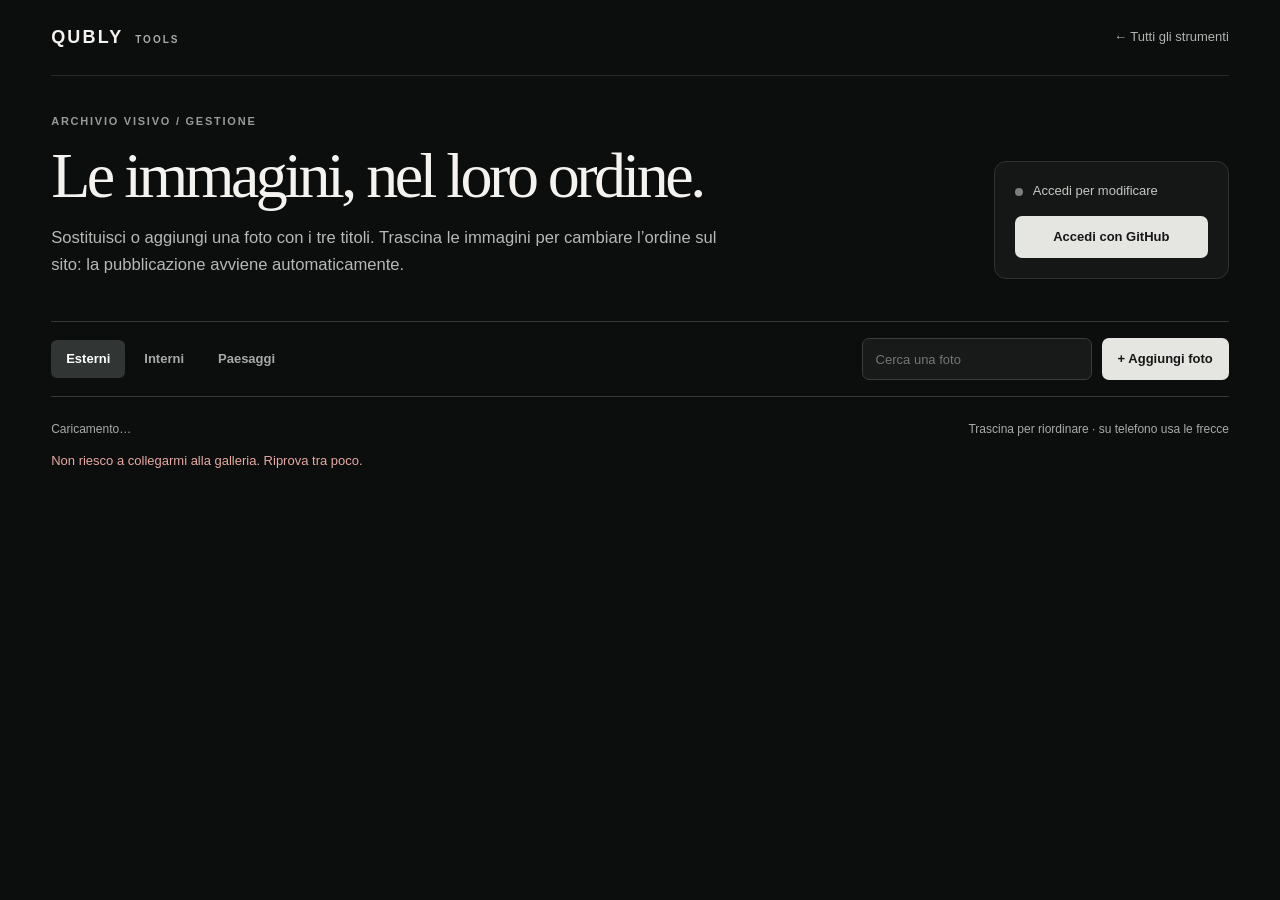
==== gestione-gallerie.html @ 2acd202f "Build integrated gallery editor in QUBLY Tools" ====
<!doctype html>
<html lang="it">
<head>
  <meta charset="utf-8">
  <meta name="viewport" content="width=device-width, initial-scale=1">
  <meta name="robots" content="noindex, nofollow">
  <meta name="referrer" content="no-referrer">
  <meta http-equiv="Content-Security-Policy" content="default-src 'none'; script-src 'self'; style-src 'self'; img-src 'self' https://qubly.studio blob:; connect-src 'self' https://qubly.studio; base-uri 'none'; form-action 'none'">
  <title>Gestione gallerie · QUBLY Tools</title>
  <link rel="stylesheet" href="./gallery-tool.css?v=3">
  <script src="./gallery-tool.js?v=3" defer></script>
</head>
<body>
  <div class="shell">
    <header class="topbar">
      <a class="brand" href="./">QUBLY <span>TOOLS</span></a>
      <a class="back" href="./">← Tutti gli strumenti</a>
    </header>
    <main>
      <div class="heading">
        <div>
          <p class="eyebrow">Archivio visivo / Gestione</p>
          <h1>Le immagini, nel loro ordine.</h1>
          <p class="intro">Sostituisci o aggiungi una foto con i tre titoli. Trascina le immagini per cambiare l’ordine sul sito: la pubblicazione avviene automaticamente.</p>
        </div>
        <div class="access-panel">
          <span class="access-dot" id="access-dot"></span>
          <p id="access-label">Verifica accesso…</p>
          <button type="button" class="button button-light" id="login">Accedi con GitHub</button>
          <button type="button" class="button button-quiet" id="logout" hidden>Esci</button>
        </div>
      </div>

      <div class="workspace-bar">
        <div class="tabs" role="group" aria-label="Sezione">
          <button class="tab" type="button" data-category="esterni" aria-pressed="true">Esterni</button>
          <button class="tab" type="button" data-category="interni" aria-pressed="false">Interni</button>
          <button class="tab" type="button" data-category="paesaggi" aria-pressed="false">Paesaggi</button>
        </div>
        <div class="workspace-actions">
          <input id="search" type="search" placeholder="Cerca una foto" aria-label="Cerca una foto">
          <button class="button button-light" id="add" type="button">+ Aggiungi foto</button>
        </div>
      </div>

      <div class="grid-heading">
        <p id="count">Caricamento…</p>
        <p class="hint">Trascina per riordinare · su telefono usa le frecce</p>
      </div>
      <p class="status" id="status" role="status" aria-live="polite"></p>
      <div class="gallery-grid" id="grid"></div>
    </main>
  </div>

  <dialog class="editor" id="editor" aria-labelledby="editor-title">
    <form id="editor-form">
      <div class="editor-heading">
        <div><p class="eyebrow" id="editor-kicker">Foto</p><h2 id="editor-title">Aggiungi una foto</h2></div>
        <button class="close" type="button" id="close-editor" aria-label="Chiudi">×</button>
      </div>
      <p class="editor-lead" id="editor-lead"></p>
      <div class="editor-current" id="editor-current" hidden><img id="current-image" alt=""><span>Foto attuale</span></div>
      <label class="field" id="category-field">Sezione
        <select id="category-input"><option value="esterni">Esterni</option><option value="interni">Interni</option><option value="paesaggi">Paesaggi</option></select>
      </label>
      <label class="dropzone" id="dropzone">
        <input id="image-input" type="file" accept="image/jpeg,image/png,image/webp" required>
        <span class="drop-icon">＋</span>
        <strong id="file-label">Scegli una foto o trascinala qui</strong>
        <small>JPG, PNG o WebP · max 10 MB · almeno 640 × 400 px</small>
        <img id="upload-preview" alt="Anteprima della nuova foto" hidden>
      </label>
      <div class="title-fields">
        <label class="field">Titolo italiano<input id="title-it" type="text" maxlength="90" required autocomplete="off"></label>
        <label class="field">Titolo inglese<input id="title-en" type="text" maxlength="90" required autocomplete="off"></label>
        <label class="field">Titolo sloveno<input id="title-sl" type="text" maxlength="90" required autocomplete="off"></label>
      </div>
      <p class="editor-message" id="editor-message" role="status"></p>
      <button class="button button-light submit" id="publish" type="submit">Pubblica la foto</button>
    </form>
  </dialog>
</body>
</html>
---- gallery-tool.css ----
:root{color-scheme:dark;font-family:Inter,"Helvetica Neue",Arial,sans-serif;font-synthesis:none}
*{box-sizing:border-box}
[hidden]{display:none!important}
body{margin:0;background:#0c0d0d;color:#f4f3ef;line-height:1.45}
button,input,select{font:inherit}
button{cursor:pointer}
a{color:inherit}
.shell{max-width:1490px;margin:auto;padding:0 clamp(18px,4vw,68px) 100px}
.topbar{height:76px;display:flex;align-items:center;justify-content:space-between;border-bottom:1px solid #292a2a}
.brand{font-size:18px;font-weight:760;letter-spacing:.12em;text-decoration:none}.brand span{font-size:10px;color:#a9aaa7;letter-spacing:.2em;margin-left:5px}
.back{font-size:13px;color:#b3b3af;text-decoration:none}.back:hover{color:#fff}
.heading{display:flex;justify-content:space-between;align-items:end;gap:45px;padding:38px 0 42px}
.eyebrow{margin:0;color:#999b97;text-transform:uppercase;letter-spacing:.16em;font-size:11px;font-weight:700}
h1{max-width:950px;font-family:Georgia,"Times New Roman",serif;font-size:clamp(42px,5vw,64px);font-weight:400;letter-spacing:-.055em;line-height:1.05;margin:12px 0 16px}
.intro{max-width:700px;color:#b7b9b6;margin:0;font-size:clamp(15px,1.3vw,18px);line-height:1.62}
.access-panel{min-width:235px;border:1px solid #303231;border-radius:12px;background:#151716;padding:20px;display:grid;grid-template-columns:8px 1fr;column-gap:10px;align-items:center}
.access-dot{width:8px;height:8px;border-radius:50%;background:#7b7e7a}.access-dot.online{background:#acd4a6}
.access-panel p{margin:0;color:#c4c6c2;font-size:13px;overflow:hidden;text-overflow:ellipsis;white-space:nowrap}
.access-panel .button{grid-column:1/-1;margin-top:15px}
.button{border:1px solid transparent;border-radius:7px;padding:10px 15px;min-height:42px;font-size:13px;font-weight:690;transition:background .18s,border-color .18s,color .18s}
.button-light{background:#e5e6e1;color:#161817}.button-light:hover{background:#fff}.button-light:disabled{opacity:.48;cursor:wait}
.button-quiet{background:#242726;color:#ddd}.button-quiet:hover{background:#343837}
.workspace-bar{display:flex;justify-content:space-between;gap:24px;align-items:center;padding:16px 0;border-top:1px solid #363837;border-bottom:1px solid #363837}
.tabs{display:flex;gap:4px}.tab{border:0;border-radius:6px;background:transparent;color:#a6aaa6;padding:10px 15px;font-size:13px;font-weight:650}.tab:hover{color:#fff}.tab[aria-pressed=true]{background:#313634;color:#fff}
.workspace-actions{display:flex;align-items:center;gap:10px}.workspace-actions input{width:min(19vw,230px);min-width:145px;height:42px;background:#171a19;border:1px solid #3b3e3c;border-radius:7px;color:#fff;padding:0 13px;font-size:13px;outline:none}.workspace-actions input:focus{border-color:#a0aaa2}
.grid-heading{display:flex;justify-content:space-between;gap:15px;margin:24px 0 14px;color:#aaa;font-size:12px}.grid-heading p{margin:0}.hint{text-align:right}
.status{margin:0;min-height:24px;color:#b9c4ba;font-size:13px}.status.error{color:#e8aaa3}
.gallery-grid{display:grid;grid-template-columns:repeat(4,minmax(0,1fr));gap:18px;margin-top:12px}
.card{min-width:0;border:1px solid #2c302d;border-radius:10px;background:#161817;overflow:hidden;transition:border-color .18s,transform .18s}.card:hover{border-color:#6e756f}.card.dragging{opacity:.35}.card.drag-over{outline:2px solid #cdd6c9;outline-offset:3px}
.card-image{width:100%;aspect-ratio:1.36;display:block;object-fit:cover;background:#252726}.card-body{display:flex;align-items:center;gap:10px;min-height:69px;padding:12px}.card-title{flex:1;min-width:0;margin:0;font-size:14px;font-weight:560;white-space:nowrap;overflow:hidden;text-overflow:ellipsis}.card-actions{display:flex;align-items:center;gap:3px}.icon-button{height:33px;min-width:33px;border:0;border-radius:5px;background:transparent;color:#a9aea9;font-size:17px}.icon-button:hover{background:#303632;color:#fff}.replace{border:1px solid #505650;border-radius:5px;background:transparent;color:#e8ebe6;padding:6px 9px;font-size:11px;font-weight:650}.replace:hover{background:#e7e9e3;color:#171817}.drag-handle{cursor:grab}.card[draggable=false] .drag-handle{cursor:default;opacity:.45}
.empty{grid-column:1/-1;border:1px dashed #424744;border-radius:10px;padding:45px 20px;text-align:center;color:#a9ada9}
.editor{width:min(590px,calc(100% - 24px));max-height:min(92vh,960px);padding:0;border:1px solid #4c504c;border-radius:14px;background:#171a18;color:#f5f5f2;box-shadow:0 30px 90px #000b;overflow:auto}.editor::backdrop{background:#050706c9;backdrop-filter:blur(5px)}.editor form{padding:clamp(20px,3vw,34px)}
.editor-heading{display:flex;justify-content:space-between;gap:20px}.editor h2{font-family:Georgia,"Times New Roman",serif;font-size:clamp(30px,4vw,44px);font-weight:400;letter-spacing:-.04em;line-height:1.1;margin:7px 0 8px}.close{align-self:start;border:0;background:#303431;color:#fff;border-radius:5px;width:34px;height:34px;font-size:24px}.close:hover{background:#444b45}
.editor-lead{margin:0 0 22px;color:#b8bdb8;font-size:13px}.editor-current{position:relative;margin-bottom:17px}.editor-current img{width:100%;height:128px;display:block;object-fit:cover;border-radius:7px}.editor-current span{position:absolute;bottom:9px;left:10px;background:#101312cb;color:#fff;padding:4px 8px;border-radius:3px;font-size:11px}
.field{display:block;color:#d9dcd8;font-size:12px;font-weight:650;margin-bottom:15px}.field input,.field select{display:block;width:100%;height:43px;margin-top:7px;background:#202421;border:1px solid #4a514a;border-radius:6px;padding:9px 11px;color:#fff;font-weight:400;outline:none}.field input:focus,.field select:focus{border-color:#d4dfd1}
.dropzone{display:grid;justify-items:center;gap:5px;margin:0 0 19px;border:1px dashed #5b635b;border-radius:8px;background:#202421;padding:18px;text-align:center;cursor:pointer}.dropzone:hover,.dropzone.over{border-color:#c7d5c3;background:#27302a}.dropzone input{position:absolute;width:1px;height:1px;opacity:0}.drop-icon{font-size:27px;line-height:1;color:#d3dcd0}.dropzone strong{font-size:13px;font-weight:650}.dropzone small{color:#a9b0aa;font-size:11px}.dropzone img{max-width:100%;height:150px;object-fit:contain;margin-top:10px;border-radius:5px}
.title-fields{display:grid;grid-template-columns:1fr 1fr;gap:0 13px}.title-fields .field:first-child{grid-column:1/-1}.editor-message{min-height:22px;color:#e9aaa4;font-size:12px;margin:2px 0 10px}.submit{width:100%;min-height:47px}
@media(max-width:1050px){.gallery-grid{grid-template-columns:repeat(3,minmax(0,1fr))}.heading{align-items:start}.access-panel{min-width:210px}}
@media(max-width:760px){.topbar{height:70px}.heading{display:block;padding:40px 0 34px}.access-panel{margin-top:27px;max-width:340px}.workspace-bar{display:block}.workspace-actions{margin-top:13px}.workspace-actions input{flex:1;width:auto}.gallery-grid{grid-template-columns:repeat(2,minmax(0,1fr));gap:10px}.card-body{display:block;padding:10px}.card-title{margin-bottom:8px}.card-actions{justify-content:space-between}.drag-handle{display:none}.hint{display:none}}
@media(max-width:430px){.shell{padding-left:14px;padding-right:14px}.workspace-actions{gap:7px}.workspace-actions .button{padding-left:10px;padding-right:10px}.tab{padding:9px 11px}.card-title{font-size:12px}.replace{font-size:10px}.title-fields{display:block}}
@media(prefers-reduced-motion:reduce){*,*::before,*::after{transition:none!important;animation:none!important}}
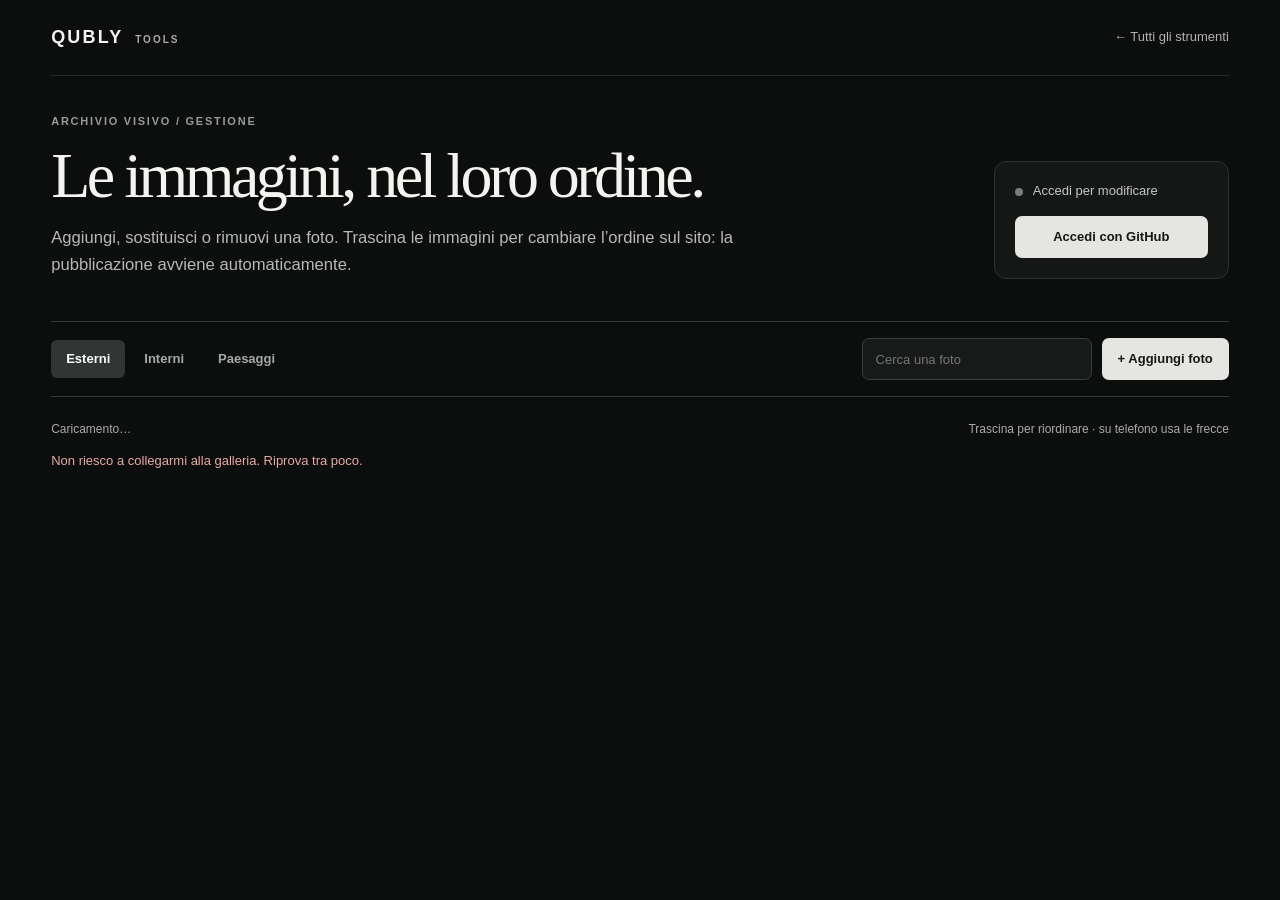
==== commit 7705359a: "Aggiungi rimozione delle foto nell'editor gallerie" ====
--- a/gestione-gallerie.html
+++ b/gestione-gallerie.html
@@ -1,83 +1,99 @@
-<!doctype html>
-<html lang="it">
-<head>
-  <meta charset="utf-8">
-  <meta name="viewport" content="width=device-width, initial-scale=1">
-  <meta name="robots" content="noindex, nofollow">
-  <meta name="referrer" content="no-referrer">
-  <meta http-equiv="Content-Security-Policy" content="default-src 'none'; script-src 'self'; style-src 'self'; img-src 'self' https://qubly.studio blob:; connect-src 'self' https://qubly.studio; base-uri 'none'; form-action 'none'">
-  <title>Gestione gallerie · QUBLY Tools</title>
-  <link rel="stylesheet" href="./gallery-tool.css?v=3">
-  <script src="./gallery-tool.js?v=3" defer></script>
-</head>
-<body>
-  <div class="shell">
-    <header class="topbar">
-      <a class="brand" href="./">QUBLY <span>TOOLS</span></a>
-      <a class="back" href="./">← Tutti gli strumenti</a>
-    </header>
-    <main>
-      <div class="heading">
-        <div>
-          <p class="eyebrow">Archivio visivo / Gestione</p>
-          <h1>Le immagini, nel loro ordine.</h1>
-          <p class="intro">Sostituisci o aggiungi una foto con i tre titoli. Trascina le immagini per cambiare l’ordine sul sito: la pubblicazione avviene automaticamente.</p>
-        </div>
-        <div class="access-panel">
-          <span class="access-dot" id="access-dot"></span>
-          <p id="access-label">Verifica accesso…</p>
-          <button type="button" class="button button-light" id="login">Accedi con GitHub</button>
-          <button type="button" class="button button-quiet" id="logout" hidden>Esci</button>
-        </div>
-      </div>
-
-      <div class="workspace-bar">
-        <div class="tabs" role="group" aria-label="Sezione">
-          <button class="tab" type="button" data-category="esterni" aria-pressed="true">Esterni</button>
-          <button class="tab" type="button" data-category="interni" aria-pressed="false">Interni</button>
-          <button class="tab" type="button" data-category="paesaggi" aria-pressed="false">Paesaggi</button>
-        </div>
-        <div class="workspace-actions">
-          <input id="search" type="search" placeholder="Cerca una foto" aria-label="Cerca una foto">
-          <button class="button button-light" id="add" type="button">+ Aggiungi foto</button>
-        </div>
-      </div>
-
-      <div class="grid-heading">
-        <p id="count">Caricamento…</p>
-        <p class="hint">Trascina per riordinare · su telefono usa le frecce</p>
-      </div>
-      <p class="status" id="status" role="status" aria-live="polite"></p>
-      <div class="gallery-grid" id="grid"></div>
-    </main>
-  </div>
-
-  <dialog class="editor" id="editor" aria-labelledby="editor-title">
-    <form id="editor-form">
-      <div class="editor-heading">
-        <div><p class="eyebrow" id="editor-kicker">Foto</p><h2 id="editor-title">Aggiungi una foto</h2></div>
-        <button class="close" type="button" id="close-editor" aria-label="Chiudi">×</button>
-      </div>
-      <p class="editor-lead" id="editor-lead"></p>
-      <div class="editor-current" id="editor-current" hidden><img id="current-image" alt=""><span>Foto attuale</span></div>
-      <label class="field" id="category-field">Sezione
-        <select id="category-input"><option value="esterni">Esterni</option><option value="interni">Interni</option><option value="paesaggi">Paesaggi</option></select>
-      </label>
-      <label class="dropzone" id="dropzone">
-        <input id="image-input" type="file" accept="image/jpeg,image/png,image/webp" required>
-        <span class="drop-icon">＋</span>
-        <strong id="file-label">Scegli una foto o trascinala qui</strong>
-        <small>JPG, PNG o WebP · max 10 MB · almeno 640 × 400 px</small>
-        <img id="upload-preview" alt="Anteprima della nuova foto" hidden>
-      </label>
-      <div class="title-fields">
-        <label class="field">Titolo italiano<input id="title-it" type="text" maxlength="90" required autocomplete="off"></label>
-        <label class="field">Titolo inglese<input id="title-en" type="text" maxlength="90" required autocomplete="off"></label>
-        <label class="field">Titolo sloveno<input id="title-sl" type="text" maxlength="90" required autocomplete="off"></label>
-      </div>
-      <p class="editor-message" id="editor-message" role="status"></p>
-      <button class="button button-light submit" id="publish" type="submit">Pubblica la foto</button>
-    </form>
-  </dialog>
-</body>
-</html>
+<!doctype html>
+<html lang="it">
+<head>
+  <meta charset="utf-8">
+  <meta name="viewport" content="width=device-width, initial-scale=1">
+  <meta name="robots" content="noindex, nofollow">
+  <meta name="referrer" content="no-referrer">
+  <meta http-equiv="Content-Security-Policy" content="default-src 'none'; script-src 'self'; style-src 'self'; img-src 'self' https://qubly.studio blob:; connect-src 'self' https://qubly.studio; base-uri 'none'; form-action 'none'">
+  <title>Gestione gallerie · QUBLY Tools</title>
+  <link rel="stylesheet" href="./gallery-tool.css?v=4">
+  <script src="./gallery-tool.js?v=4" defer></script>
+</head>
+<body>
+  <div class="shell">
+    <header class="topbar">
+      <a class="brand" href="./">QUBLY <span>TOOLS</span></a>
+      <a class="back" href="./">← Tutti gli strumenti</a>
+    </header>
+    <main>
+      <div class="heading">
+        <div>
+          <p class="eyebrow">Archivio visivo / Gestione</p>
+          <h1>Le immagini, nel loro ordine.</h1>
+          <p class="intro">Aggiungi, sostituisci o rimuovi una foto. Trascina le immagini per cambiare l’ordine sul sito: la pubblicazione avviene automaticamente.</p>
+        </div>
+        <div class="access-panel">
+          <span class="access-dot" id="access-dot"></span>
+          <p id="access-label">Verifica accesso…</p>
+          <button type="button" class="button button-light" id="login">Accedi con GitHub</button>
+          <button type="button" class="button button-quiet" id="logout" hidden>Esci</button>
+        </div>
+      </div>
+
+      <div class="workspace-bar">
+        <div class="tabs" role="group" aria-label="Sezione">
+          <button class="tab" type="button" data-category="esterni" aria-pressed="true">Esterni</button>
+          <button class="tab" type="button" data-category="interni" aria-pressed="false">Interni</button>
+          <button class="tab" type="button" data-category="paesaggi" aria-pressed="false">Paesaggi</button>
+        </div>
+        <div class="workspace-actions">
+          <input id="search" type="search" placeholder="Cerca una foto" aria-label="Cerca una foto">
+          <button class="button button-light" id="add" type="button">+ Aggiungi foto</button>
+        </div>
+      </div>
+
+      <div class="grid-heading">
+        <p id="count">Caricamento…</p>
+        <p class="hint">Trascina per riordinare · su telefono usa le frecce</p>
+      </div>
+      <p class="status" id="status" role="status" aria-live="polite"></p>
+      <div class="gallery-grid" id="grid"></div>
+    </main>
+  </div>
+
+  <dialog class="editor" id="editor" aria-labelledby="editor-title">
+    <form id="editor-form">
+      <div class="editor-heading">
+        <div><p class="eyebrow" id="editor-kicker">Foto</p><h2 id="editor-title">Aggiungi una foto</h2></div>
+        <button class="close" type="button" id="close-editor" aria-label="Chiudi">×</button>
+      </div>
+      <p class="editor-lead" id="editor-lead"></p>
+      <div class="editor-current" id="editor-current" hidden><img id="current-image" alt=""><span>Foto attuale</span></div>
+      <label class="field" id="category-field">Sezione
+        <select id="category-input"><option value="esterni">Esterni</option><option value="interni">Interni</option><option value="paesaggi">Paesaggi</option></select>
+      </label>
+      <label class="dropzone" id="dropzone">
+        <input id="image-input" type="file" accept="image/jpeg,image/png,image/webp" required>
+        <span class="drop-icon">＋</span>
+        <strong id="file-label">Scegli una foto o trascinala qui</strong>
+        <small>JPG, PNG o WebP · max 10 MB · almeno 640 × 400 px</small>
+        <img id="upload-preview" alt="Anteprima della nuova foto" hidden>
+      </label>
+      <div class="title-fields">
+        <label class="field">Titolo italiano<input id="title-it" type="text" maxlength="90" required autocomplete="off"></label>
+        <label class="field">Titolo inglese<input id="title-en" type="text" maxlength="90" required autocomplete="off"></label>
+        <label class="field">Titolo sloveno<input id="title-sl" type="text" maxlength="90" required autocomplete="off"></label>
+      </div>
+      <p class="editor-message" id="editor-message" role="status"></p>
+      <button class="button button-light submit" id="publish" type="submit">Pubblica la foto</button>
+    </form>
+  </dialog>
+  <dialog class="editor remove-dialog" id="remove-dialog" aria-labelledby="remove-title">
+    <div class="remove-content">
+      <div class="editor-heading">
+        <div><p class="eyebrow">Gestione galleria</p><h2 id="remove-title">Rimuovere questa foto?</h2></div>
+        <button class="close" type="button" id="close-remove" aria-label="Chiudi">×</button>
+      </div>
+      <img class="remove-preview" id="remove-preview" alt="">
+      <p class="remove-name" id="remove-name"></p>
+      <p class="remove-explanation">La foto scomparirà dalla sezione del sito. Il file resterà nel repository, così potrà essere recuperato se cambi idea.</p>
+      <p class="editor-message" id="remove-message" role="status"></p>
+      <div class="remove-actions">
+        <button class="button button-quiet" id="cancel-remove" type="button">Annulla</button>
+        <button class="button button-danger" id="confirm-remove" type="button">Rimuovi la foto</button>
+      </div>
+    </div>
+  </dialog>
+</body>
+</html>
--- a/gallery-tool.css
+++ b/gallery-tool.css
@@ -1,41 +1,42 @@
-:root{color-scheme:dark;font-family:Inter,"Helvetica Neue",Arial,sans-serif;font-synthesis:none}
-*{box-sizing:border-box}
-[hidden]{display:none!important}
-body{margin:0;background:#0c0d0d;color:#f4f3ef;line-height:1.45}
-button,input,select{font:inherit}
-button{cursor:pointer}
-a{color:inherit}
-.shell{max-width:1490px;margin:auto;padding:0 clamp(18px,4vw,68px) 100px}
-.topbar{height:76px;display:flex;align-items:center;justify-content:space-between;border-bottom:1px solid #292a2a}
-.brand{font-size:18px;font-weight:760;letter-spacing:.12em;text-decoration:none}.brand span{font-size:10px;color:#a9aaa7;letter-spacing:.2em;margin-left:5px}
-.back{font-size:13px;color:#b3b3af;text-decoration:none}.back:hover{color:#fff}
-.heading{display:flex;justify-content:space-between;align-items:end;gap:45px;padding:38px 0 42px}
-.eyebrow{margin:0;color:#999b97;text-transform:uppercase;letter-spacing:.16em;font-size:11px;font-weight:700}
-h1{max-width:950px;font-family:Georgia,"Times New Roman",serif;font-size:clamp(42px,5vw,64px);font-weight:400;letter-spacing:-.055em;line-height:1.05;margin:12px 0 16px}
-.intro{max-width:700px;color:#b7b9b6;margin:0;font-size:clamp(15px,1.3vw,18px);line-height:1.62}
-.access-panel{min-width:235px;border:1px solid #303231;border-radius:12px;background:#151716;padding:20px;display:grid;grid-template-columns:8px 1fr;column-gap:10px;align-items:center}
-.access-dot{width:8px;height:8px;border-radius:50%;background:#7b7e7a}.access-dot.online{background:#acd4a6}
-.access-panel p{margin:0;color:#c4c6c2;font-size:13px;overflow:hidden;text-overflow:ellipsis;white-space:nowrap}
-.access-panel .button{grid-column:1/-1;margin-top:15px}
-.button{border:1px solid transparent;border-radius:7px;padding:10px 15px;min-height:42px;font-size:13px;font-weight:690;transition:background .18s,border-color .18s,color .18s}
-.button-light{background:#e5e6e1;color:#161817}.button-light:hover{background:#fff}.button-light:disabled{opacity:.48;cursor:wait}
-.button-quiet{background:#242726;color:#ddd}.button-quiet:hover{background:#343837}
-.workspace-bar{display:flex;justify-content:space-between;gap:24px;align-items:center;padding:16px 0;border-top:1px solid #363837;border-bottom:1px solid #363837}
-.tabs{display:flex;gap:4px}.tab{border:0;border-radius:6px;background:transparent;color:#a6aaa6;padding:10px 15px;font-size:13px;font-weight:650}.tab:hover{color:#fff}.tab[aria-pressed=true]{background:#313634;color:#fff}
-.workspace-actions{display:flex;align-items:center;gap:10px}.workspace-actions input{width:min(19vw,230px);min-width:145px;height:42px;background:#171a19;border:1px solid #3b3e3c;border-radius:7px;color:#fff;padding:0 13px;font-size:13px;outline:none}.workspace-actions input:focus{border-color:#a0aaa2}
-.grid-heading{display:flex;justify-content:space-between;gap:15px;margin:24px 0 14px;color:#aaa;font-size:12px}.grid-heading p{margin:0}.hint{text-align:right}
-.status{margin:0;min-height:24px;color:#b9c4ba;font-size:13px}.status.error{color:#e8aaa3}
-.gallery-grid{display:grid;grid-template-columns:repeat(4,minmax(0,1fr));gap:18px;margin-top:12px}
-.card{min-width:0;border:1px solid #2c302d;border-radius:10px;background:#161817;overflow:hidden;transition:border-color .18s,transform .18s}.card:hover{border-color:#6e756f}.card.dragging{opacity:.35}.card.drag-over{outline:2px solid #cdd6c9;outline-offset:3px}
-.card-image{width:100%;aspect-ratio:1.36;display:block;object-fit:cover;background:#252726}.card-body{display:flex;align-items:center;gap:10px;min-height:69px;padding:12px}.card-title{flex:1;min-width:0;margin:0;font-size:14px;font-weight:560;white-space:nowrap;overflow:hidden;text-overflow:ellipsis}.card-actions{display:flex;align-items:center;gap:3px}.icon-button{height:33px;min-width:33px;border:0;border-radius:5px;background:transparent;color:#a9aea9;font-size:17px}.icon-button:hover{background:#303632;color:#fff}.replace{border:1px solid #505650;border-radius:5px;background:transparent;color:#e8ebe6;padding:6px 9px;font-size:11px;font-weight:650}.replace:hover{background:#e7e9e3;color:#171817}.drag-handle{cursor:grab}.card[draggable=false] .drag-handle{cursor:default;opacity:.45}
-.empty{grid-column:1/-1;border:1px dashed #424744;border-radius:10px;padding:45px 20px;text-align:center;color:#a9ada9}
-.editor{width:min(590px,calc(100% - 24px));max-height:min(92vh,960px);padding:0;border:1px solid #4c504c;border-radius:14px;background:#171a18;color:#f5f5f2;box-shadow:0 30px 90px #000b;overflow:auto}.editor::backdrop{background:#050706c9;backdrop-filter:blur(5px)}.editor form{padding:clamp(20px,3vw,34px)}
-.editor-heading{display:flex;justify-content:space-between;gap:20px}.editor h2{font-family:Georgia,"Times New Roman",serif;font-size:clamp(30px,4vw,44px);font-weight:400;letter-spacing:-.04em;line-height:1.1;margin:7px 0 8px}.close{align-self:start;border:0;background:#303431;color:#fff;border-radius:5px;width:34px;height:34px;font-size:24px}.close:hover{background:#444b45}
-.editor-lead{margin:0 0 22px;color:#b8bdb8;font-size:13px}.editor-current{position:relative;margin-bottom:17px}.editor-current img{width:100%;height:128px;display:block;object-fit:cover;border-radius:7px}.editor-current span{position:absolute;bottom:9px;left:10px;background:#101312cb;color:#fff;padding:4px 8px;border-radius:3px;font-size:11px}
-.field{display:block;color:#d9dcd8;font-size:12px;font-weight:650;margin-bottom:15px}.field input,.field select{display:block;width:100%;height:43px;margin-top:7px;background:#202421;border:1px solid #4a514a;border-radius:6px;padding:9px 11px;color:#fff;font-weight:400;outline:none}.field input:focus,.field select:focus{border-color:#d4dfd1}
-.dropzone{display:grid;justify-items:center;gap:5px;margin:0 0 19px;border:1px dashed #5b635b;border-radius:8px;background:#202421;padding:18px;text-align:center;cursor:pointer}.dropzone:hover,.dropzone.over{border-color:#c7d5c3;background:#27302a}.dropzone input{position:absolute;width:1px;height:1px;opacity:0}.drop-icon{font-size:27px;line-height:1;color:#d3dcd0}.dropzone strong{font-size:13px;font-weight:650}.dropzone small{color:#a9b0aa;font-size:11px}.dropzone img{max-width:100%;height:150px;object-fit:contain;margin-top:10px;border-radius:5px}
-.title-fields{display:grid;grid-template-columns:1fr 1fr;gap:0 13px}.title-fields .field:first-child{grid-column:1/-1}.editor-message{min-height:22px;color:#e9aaa4;font-size:12px;margin:2px 0 10px}.submit{width:100%;min-height:47px}
-@media(max-width:1050px){.gallery-grid{grid-template-columns:repeat(3,minmax(0,1fr))}.heading{align-items:start}.access-panel{min-width:210px}}
-@media(max-width:760px){.topbar{height:70px}.heading{display:block;padding:40px 0 34px}.access-panel{margin-top:27px;max-width:340px}.workspace-bar{display:block}.workspace-actions{margin-top:13px}.workspace-actions input{flex:1;width:auto}.gallery-grid{grid-template-columns:repeat(2,minmax(0,1fr));gap:10px}.card-body{display:block;padding:10px}.card-title{margin-bottom:8px}.card-actions{justify-content:space-between}.drag-handle{display:none}.hint{display:none}}
-@media(max-width:430px){.shell{padding-left:14px;padding-right:14px}.workspace-actions{gap:7px}.workspace-actions .button{padding-left:10px;padding-right:10px}.tab{padding:9px 11px}.card-title{font-size:12px}.replace{font-size:10px}.title-fields{display:block}}
-@media(prefers-reduced-motion:reduce){*,*::before,*::after{transition:none!important;animation:none!important}}
+:root{color-scheme:dark;font-family:Inter,"Helvetica Neue",Arial,sans-serif;font-synthesis:none}
+*{box-sizing:border-box}
+[hidden]{display:none!important}
+body{margin:0;background:#0c0d0d;color:#f4f3ef;line-height:1.45}
+button,input,select{font:inherit}
+button{cursor:pointer}
+a{color:inherit}
+.shell{max-width:1490px;margin:auto;padding:0 clamp(18px,4vw,68px) 100px}
+.topbar{height:76px;display:flex;align-items:center;justify-content:space-between;border-bottom:1px solid #292a2a}
+.brand{font-size:18px;font-weight:760;letter-spacing:.12em;text-decoration:none}.brand span{font-size:10px;color:#a9aaa7;letter-spacing:.2em;margin-left:5px}
+.back{font-size:13px;color:#b3b3af;text-decoration:none}.back:hover{color:#fff}
+.heading{display:flex;justify-content:space-between;align-items:end;gap:45px;padding:38px 0 42px}
+.eyebrow{margin:0;color:#999b97;text-transform:uppercase;letter-spacing:.16em;font-size:11px;font-weight:700}
+h1{max-width:950px;font-family:Georgia,"Times New Roman",serif;font-size:clamp(42px,5vw,64px);font-weight:400;letter-spacing:-.055em;line-height:1.05;margin:12px 0 16px}
+.intro{max-width:700px;color:#b7b9b6;margin:0;font-size:clamp(15px,1.3vw,18px);line-height:1.62}
+.access-panel{min-width:235px;border:1px solid #303231;border-radius:12px;background:#151716;padding:20px;display:grid;grid-template-columns:8px 1fr;column-gap:10px;align-items:center}
+.access-dot{width:8px;height:8px;border-radius:50%;background:#7b7e7a}.access-dot.online{background:#acd4a6}
+.access-panel p{margin:0;color:#c4c6c2;font-size:13px;overflow:hidden;text-overflow:ellipsis;white-space:nowrap}
+.access-panel .button{grid-column:1/-1;margin-top:15px}
+.button{border:1px solid transparent;border-radius:7px;padding:10px 15px;min-height:42px;font-size:13px;font-weight:690;transition:background .18s,border-color .18s,color .18s}
+.button-light{background:#e5e6e1;color:#161817}.button-light:hover{background:#fff}.button-light:disabled{opacity:.48;cursor:wait}
+.button-quiet{background:#242726;color:#ddd}.button-quiet:hover{background:#343837}
+.workspace-bar{display:flex;justify-content:space-between;gap:24px;align-items:center;padding:16px 0;border-top:1px solid #363837;border-bottom:1px solid #363837}
+.tabs{display:flex;gap:4px}.tab{border:0;border-radius:6px;background:transparent;color:#a6aaa6;padding:10px 15px;font-size:13px;font-weight:650}.tab:hover{color:#fff}.tab[aria-pressed=true]{background:#313634;color:#fff}
+.workspace-actions{display:flex;align-items:center;gap:10px}.workspace-actions input{width:min(19vw,230px);min-width:145px;height:42px;background:#171a19;border:1px solid #3b3e3c;border-radius:7px;color:#fff;padding:0 13px;font-size:13px;outline:none}.workspace-actions input:focus{border-color:#a0aaa2}
+.grid-heading{display:flex;justify-content:space-between;gap:15px;margin:24px 0 14px;color:#aaa;font-size:12px}.grid-heading p{margin:0}.hint{text-align:right}
+.status{margin:0;min-height:24px;color:#b9c4ba;font-size:13px}.status.error{color:#e8aaa3}
+.gallery-grid{display:grid;grid-template-columns:repeat(4,minmax(0,1fr));gap:18px;margin-top:12px}
+.card{min-width:0;border:1px solid #2c302d;border-radius:10px;background:#161817;overflow:hidden;transition:border-color .18s,transform .18s}.card:hover{border-color:#6e756f}.card.dragging{opacity:.35}.card.drag-over{outline:2px solid #cdd6c9;outline-offset:3px}
+.card-image{width:100%;aspect-ratio:1.36;display:block;object-fit:cover;background:#252726}.card-body{min-height:84px;padding:11px 12px}.card-title{min-width:0;margin:0 0 7px;font-size:14px;font-weight:560;white-space:nowrap;overflow:hidden;text-overflow:ellipsis}.card-actions{display:flex;align-items:center;justify-content:flex-end;flex-wrap:wrap;gap:3px}.icon-button{height:33px;min-width:33px;border:0;border-radius:5px;background:transparent;color:#a9aea9;font-size:17px}.icon-button:hover{background:#303632;color:#fff}.replace,.remove{border:1px solid #505650;border-radius:5px;background:transparent;color:#e8ebe6;padding:6px 9px;font-size:11px;font-weight:650}.replace:hover{background:#e7e9e3;color:#171817}.remove{border-color:#68504d;color:#eac1bd}.remove:hover{background:#51332f;color:#fff}.replace:disabled,.remove:disabled{opacity:.45;cursor:wait}.drag-handle{cursor:grab}.card[draggable=false] .drag-handle{cursor:default;opacity:.45}
+.empty{grid-column:1/-1;border:1px dashed #424744;border-radius:10px;padding:45px 20px;text-align:center;color:#a9ada9}
+.editor{width:min(590px,calc(100% - 24px));max-height:min(92vh,960px);padding:0;border:1px solid #4c504c;border-radius:14px;background:#171a18;color:#f5f5f2;box-shadow:0 30px 90px #000b;overflow:auto}.editor::backdrop{background:#050706c9;backdrop-filter:blur(5px)}.editor form{padding:clamp(20px,3vw,34px)}
+.editor-heading{display:flex;justify-content:space-between;gap:20px}.editor h2{font-family:Georgia,"Times New Roman",serif;font-size:clamp(30px,4vw,44px);font-weight:400;letter-spacing:-.04em;line-height:1.1;margin:7px 0 8px}.close{align-self:start;border:0;background:#303431;color:#fff;border-radius:5px;width:34px;height:34px;font-size:24px}.close:hover{background:#444b45}
+.editor-lead{margin:0 0 22px;color:#b8bdb8;font-size:13px}.editor-current{position:relative;margin-bottom:17px}.editor-current img{width:100%;height:128px;display:block;object-fit:cover;border-radius:7px}.editor-current span{position:absolute;bottom:9px;left:10px;background:#101312cb;color:#fff;padding:4px 8px;border-radius:3px;font-size:11px}
+.field{display:block;color:#d9dcd8;font-size:12px;font-weight:650;margin-bottom:15px}.field input,.field select{display:block;width:100%;height:43px;margin-top:7px;background:#202421;border:1px solid #4a514a;border-radius:6px;padding:9px 11px;color:#fff;font-weight:400;outline:none}.field input:focus,.field select:focus{border-color:#d4dfd1}
+.dropzone{display:grid;justify-items:center;gap:5px;margin:0 0 19px;border:1px dashed #5b635b;border-radius:8px;background:#202421;padding:18px;text-align:center;cursor:pointer}.dropzone:hover,.dropzone.over{border-color:#c7d5c3;background:#27302a}.dropzone input{position:absolute;width:1px;height:1px;opacity:0}.drop-icon{font-size:27px;line-height:1;color:#d3dcd0}.dropzone strong{font-size:13px;font-weight:650}.dropzone small{color:#a9b0aa;font-size:11px}.dropzone img{max-width:100%;height:150px;object-fit:contain;margin-top:10px;border-radius:5px}
+.title-fields{display:grid;grid-template-columns:1fr 1fr;gap:0 13px}.title-fields .field:first-child{grid-column:1/-1}.editor-message{min-height:22px;color:#e9aaa4;font-size:12px;margin:2px 0 10px}.submit{width:100%;min-height:47px}
+.remove-dialog{width:min(475px,calc(100% - 24px))}.remove-content{padding:clamp(20px,3vw,32px)}.remove-dialog h2{font-size:clamp(29px,3.5vw,38px)}.remove-preview{display:block;width:100%;height:170px;object-fit:cover;border-radius:8px;margin:18px 0 11px;background:#252726}.remove-name{margin:0;font-size:15px;font-weight:680}.remove-explanation{margin:11px 0 0;color:#b9bdb8;font-size:13px;line-height:1.6}.remove-actions{display:flex;justify-content:flex-end;gap:9px}.button-danger{background:#a44e45;color:#fff}.button-danger:hover{background:#be5d52}.button-danger:disabled{opacity:.55;cursor:wait}
+@media(max-width:1050px){.gallery-grid{grid-template-columns:repeat(3,minmax(0,1fr))}.heading{align-items:start}.access-panel{min-width:210px}}
+@media(max-width:760px){.topbar{height:70px}.heading{display:block;padding:40px 0 34px}.access-panel{margin-top:27px;max-width:340px}.workspace-bar{display:block}.workspace-actions{margin-top:13px}.workspace-actions input{flex:1;width:auto}.gallery-grid{grid-template-columns:repeat(2,minmax(0,1fr));gap:10px}.card-body{padding:10px}.card-title{margin-bottom:8px}.card-actions{justify-content:flex-start}.drag-handle{display:none}.hint{display:none}}
+@media(max-width:430px){.shell{padding-left:14px;padding-right:14px}.workspace-actions{gap:7px}.workspace-actions .button{padding-left:10px;padding-right:10px}.tab{padding:9px 11px}.card-title{font-size:12px}.replace{font-size:10px}.title-fields{display:block}}
+@media(prefers-reduced-motion:reduce){*,*::before,*::after{transition:none!important;animation:none!important}}
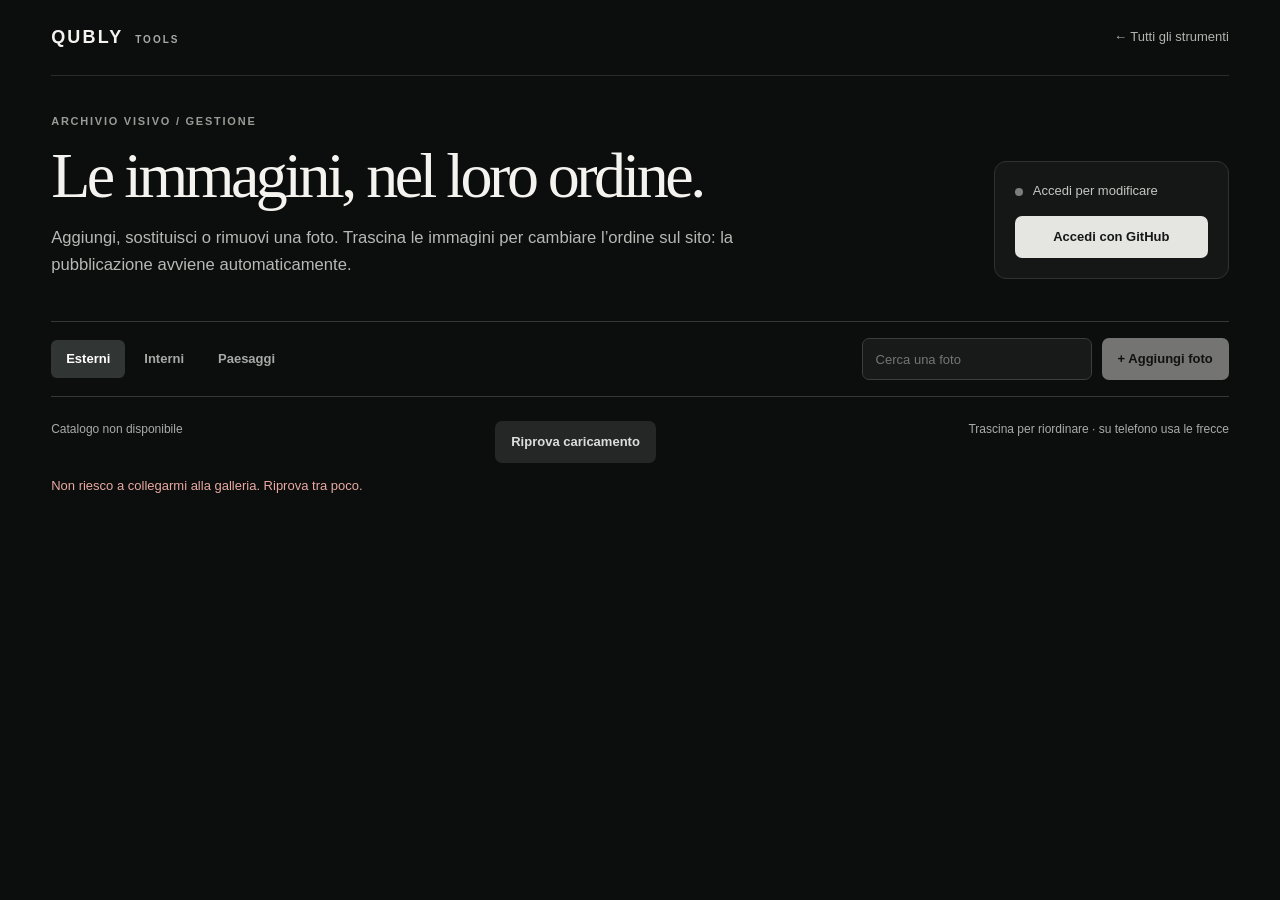
==== commit e0565169: "Recover the gallery tool from stalled uploads and late responses" ====
--- a/gestione-gallerie.html
+++ b/gestione-gallerie.html
@@ -7,8 +7,8 @@
   <meta name="referrer" content="no-referrer">
   <meta http-equiv="Content-Security-Policy" content="default-src 'none'; script-src 'self'; style-src 'self'; img-src 'self' https://qubly.studio blob:; connect-src 'self' https://qubly.studio; base-uri 'none'; form-action 'none'">
   <title>Gestione gallerie · QUBLY Tools</title>
-  <link rel="stylesheet" href="./gallery-tool.css?v=4">
-  <script src="./gallery-tool.js?v=4" defer></script>
+  <link rel="stylesheet" href="./gallery-tool.css?v=5">
+  <script src="./gallery-tool.js?v=5" defer></script>
 </head>
 <body>
   <div class="shell">
@@ -44,7 +44,8 @@
       </div>
 
       <div class="grid-heading">
-        <p id="count">Caricamento…</p>
+        <p id="count" aria-live="polite">Caricamento…</p>
+        <button class="button button-quiet" id="retry-catalog" type="button" hidden>Riprova caricamento</button>
         <p class="hint">Trascina per riordinare · su telefono usa le frecce</p>
       </div>
       <p class="status" id="status" role="status" aria-live="polite"></p>
--- a/gallery-tool.css
+++ b/gallery-tool.css
@@ -37,6 +37,6 @@
 .title-fields{display:grid;grid-template-columns:1fr 1fr;gap:0 13px}.title-fields .field:first-child{grid-column:1/-1}.editor-message{min-height:22px;color:#e9aaa4;font-size:12px;margin:2px 0 10px}.submit{width:100%;min-height:47px}
 .remove-dialog{width:min(475px,calc(100% - 24px))}.remove-content{padding:clamp(20px,3vw,32px)}.remove-dialog h2{font-size:clamp(29px,3.5vw,38px)}.remove-preview{display:block;width:100%;height:170px;object-fit:cover;border-radius:8px;margin:18px 0 11px;background:#252726}.remove-name{margin:0;font-size:15px;font-weight:680}.remove-explanation{margin:11px 0 0;color:#b9bdb8;font-size:13px;line-height:1.6}.remove-actions{display:flex;justify-content:flex-end;gap:9px}.button-danger{background:#a44e45;color:#fff}.button-danger:hover{background:#be5d52}.button-danger:disabled{opacity:.55;cursor:wait}
 @media(max-width:1050px){.gallery-grid{grid-template-columns:repeat(3,minmax(0,1fr))}.heading{align-items:start}.access-panel{min-width:210px}}
-@media(max-width:760px){.topbar{height:70px}.heading{display:block;padding:40px 0 34px}.access-panel{margin-top:27px;max-width:340px}.workspace-bar{display:block}.workspace-actions{margin-top:13px}.workspace-actions input{flex:1;width:auto}.gallery-grid{grid-template-columns:repeat(2,minmax(0,1fr));gap:10px}.card-body{padding:10px}.card-title{margin-bottom:8px}.card-actions{justify-content:flex-start}.drag-handle{display:none}.hint{display:none}}
+@media(max-width:760px){.topbar{height:70px}.heading{display:block;padding:40px 0 34px}.access-panel{margin-top:27px;max-width:340px}.workspace-bar{display:block}.workspace-actions{margin-top:13px}.workspace-actions input{flex:1;width:auto}.gallery-grid{grid-template-columns:repeat(2,minmax(0,1fr));gap:10px}.card-body{padding:10px}.card-title{margin-bottom:8px}.card-actions{justify-content:flex-start;gap:2px}.card-actions .icon-button{height:29px;min-width:29px;font-size:16px}.replace,.remove{padding:5px 6px;font-size:10px}.drag-handle{display:none}.hint{display:none}}
 @media(max-width:430px){.shell{padding-left:14px;padding-right:14px}.workspace-actions{gap:7px}.workspace-actions .button{padding-left:10px;padding-right:10px}.tab{padding:9px 11px}.card-title{font-size:12px}.replace{font-size:10px}.title-fields{display:block}}
 @media(prefers-reduced-motion:reduce){*,*::before,*::after{transition:none!important;animation:none!important}}
